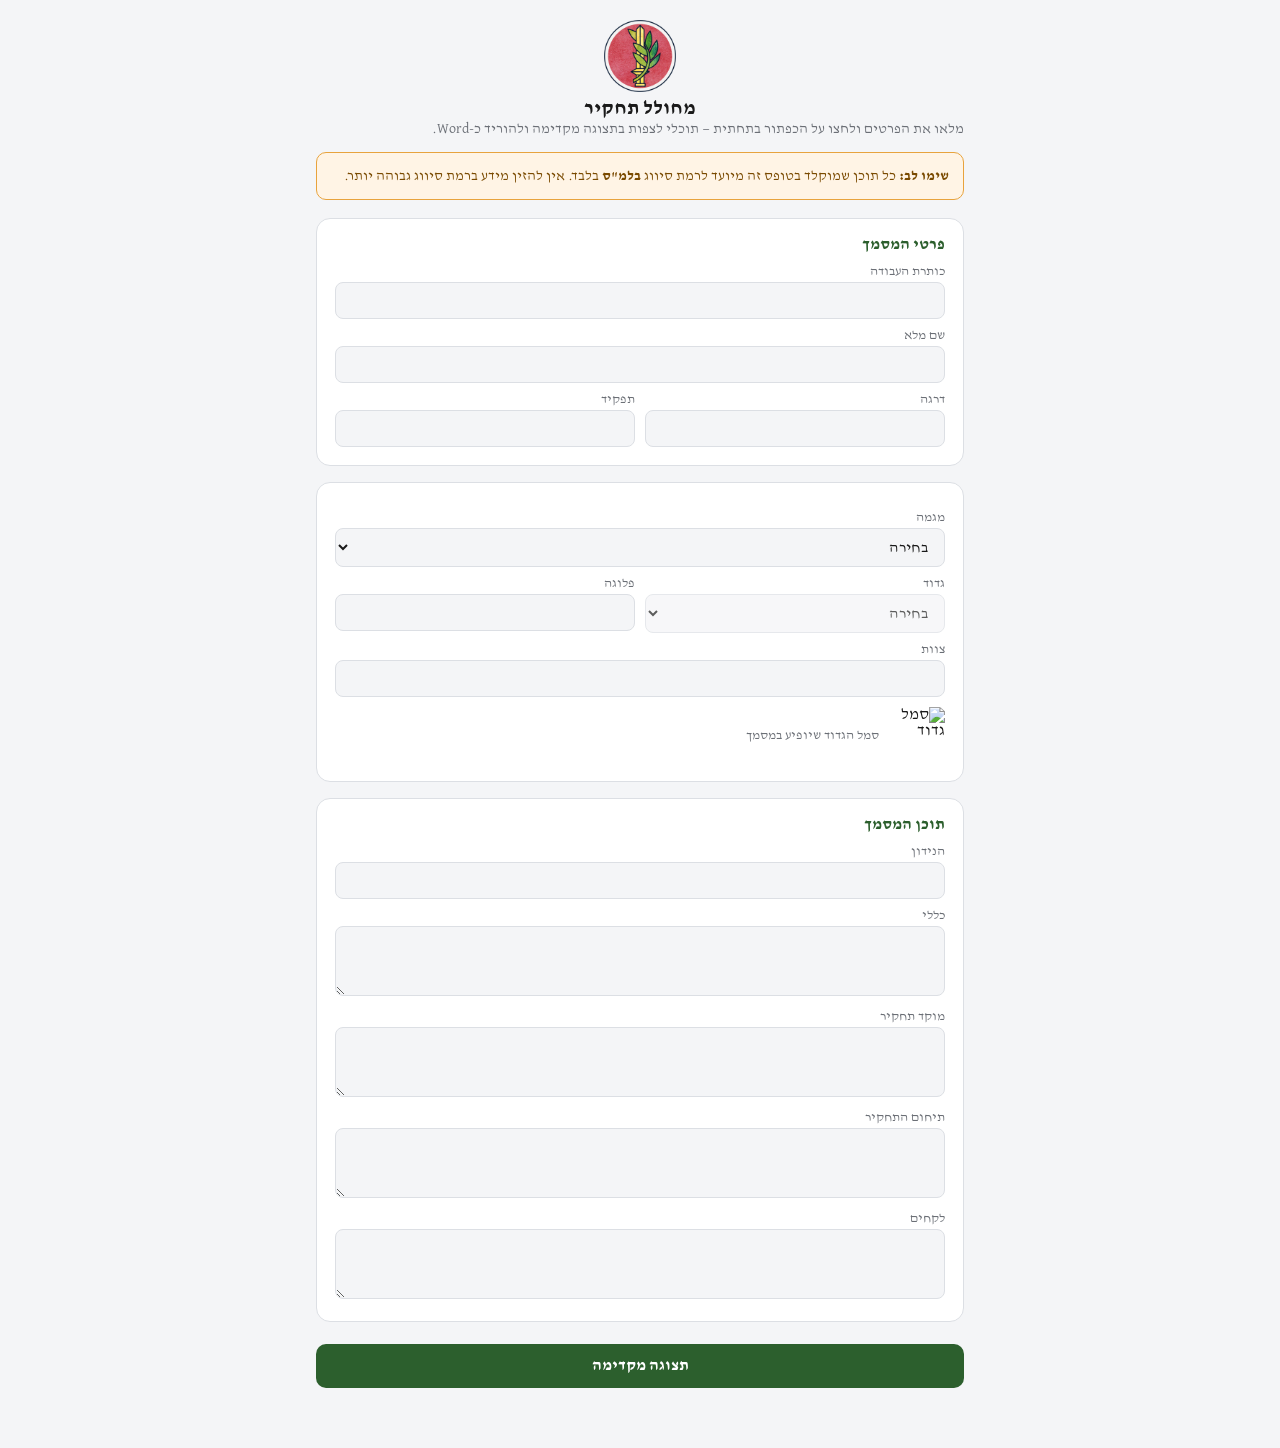
==== index.html @ bcc1700e "update files" ====
<!DOCTYPE html>
<html lang="he" dir="rtl">
<head>
<meta charset="UTF-8">
<meta name="viewport" content="width=device-width, initial-scale=1, viewport-fit=cover">
<title>מחולל תחקיר</title>
<link href="https://fonts.googleapis.com/css2?family=David+Libre:wght@400;500;700&display=swap" rel="stylesheet">
<link rel="stylesheet" href="css/style.css">
</head>
<body>
<div class="wrap" id="formWrap">
  <img id="topLogo" class="top-logo" alt="סמל בה&quot;ד 1"><h1 class="form-title">מחולל תחקיר</h1>
  <div class="sub">מלאו את הפרטים ולחצו על הכפתור בתחתית — תוכלי לצפות בתצוגה מקדימה ולהוריד  כ-Word.</div>

  <div class="classification-banner">
    <b>שימו לב:</b> כל תוכן שמוקלד בטופס זה מיועד לרמת סיווג <b>בלמ"ס</b> בלבד. אין להזין מידע ברמת סיווג גבוהה יותר.
  </div>

  <form id="mainForm">
    <div class="card">
      <h2>פרטי המסמך</h2>
      <label for="title">כותרת העבודה</label>
      <input type="text" id="title" required>

      <label for="fullName">שם מלא</label>
      <input type="text" id="fullName" required>

      <div class="row2">
        <div>
          <label for="rank">דרגה</label>
          <input type="text" id="rank" required>
        </div>
        <div>
          <label for="tafkid">תפקיד</label>
          <input type="text" id="tafkid" required>
        </div>
      </div>
    </div>

    <div class="card">
            <label for="megama">מגמה</label>
      <select id="megama" required>
        <option value="" disabled selected hidden>בחירה</option>
        <option value="נחשון">נחשון</option>
        <option value="מעוז">מעוז</option>
        <option value="לוחמים">לוחמים</option>
        <option value="מומחים">מומחים</option>
      </select>

      <div class="row2">
        <div>
          <label for="gdod">גדוד</label>
          <select id="gdod" required></select>
        </div>
        <div>
          <label for="pluga">פלוגה</label>
          <input type="text" id="pluga" required>
        </div>
      </div>

      <label for="tzevet">צוות</label>
      <input type="text" id="tzevet" required>

      <div class="logo-preview">
        <img id="battalionLogoImg" src="" alt="סמל גדוד">
        <span>סמל הגדוד שיופיע במסמך</span>
      </div>
    </div>

    <div class="card">
      <h2>תוכן המסמך</h2>
      <label for="nidon">הנידון</label>
      <input type="text" id="nidon" required>

      <label for="klali">כללי</label>
      <textarea id="klali" required></textarea>

      <label for="mokedTahkir">מוקד תחקיר</label>
      <textarea id="mokedTahkir" required></textarea>

      <label for="tihum">תיחום התחקיר</label>
      <textarea id="tihum" required></textarea>

      <label for="lekachim">לקחים</label>
      <textarea id="lekachim" required></textarea>
    </div>

    <button type="button" id="generateBtn">תצוגה מקדימה</button>
  </form>
</div>

<div class="wrap" id="previewSection" style="display:none">
  <h1>תצוגה מקדימה</h1>
  <div class="sub">כך ייראה הקובץ. אם הכול תקין, לחצי על "הורד Word".</div>
  <div class="preview-actions"><button type="button" id="backBtn" class="secondary">חזרה לעריכה</button><button type="button" id="wordBtn">הורד Word</button><button type="button" id="pdfBtn">הורד PDF</button></div>
  <div class="preview-outer"><div id="previewFrame">
<div id="pdfPage">
  <div class="pdf-classification">בלמ"ס</div>
  <div class="pdf-header">
    <div class="pdf-org-block">
      <div class="bold">בית הספר לקצינים</div>
      <div class="bold">ע"ש רא"ל לסקוב</div>
      <div class="bold">גדוד <span id="docGdod"></span></div>
      <div class="bold">פלוגת <span id="docPluga"></span></div>
      <div>טלפון המטכ"לי: 03-9876543</div>
      <div>טלפון האזרחי: 03-1234567</div>
      <div>מספר הפקס: 03-1928376</div>
      <div id="docHebDate"></div>
      <div id="docGregDate"></div>
    </div>
    <div class="pdf-logos">
      <img id="behadLogoImg" src="" alt="סמל בה\"ד 1">
      <img id="battalionLogoImg2" src="" alt="סמל גדוד">
    </div>
  </div>
  <div class="pdf-title" id="docTitle"></div>
  <div class="pdf-nidon"><b>הנידון:</b> <span id="docNidon"></span></div>
  <div class="pdf-section"><b>כללי:</b><span id="docKlali"></span></div>
  <div class="pdf-section"><b>מוקד תחקיר:</b><span id="docMokedTahkir"></span></div>
  <div class="pdf-section"><b>תיחום התחקיר:</b><span id="docTihum"></span></div>
  <div class="pdf-section"><b>לקחים:</b><span id="docLekachim"></span></div>
  <div class="pdf-sig"><div class="pdf-sig-inner">
    <div id="docFullName"></div>
    <div id="docRank"></div>
    <div id="docGdodTafkid"></div>
    <div class="static-line">צוער בבית הספר לקצינים</div>
  </div>
</div>
</div>
</div></div>
</div>


<!-- ספריית יצירת Word (מהאינטרנט) -->
<script src="https://cdn.jsdelivr.net/npm/docx@8.5.0/build/index.umd.js"></script>
<!-- קבצי הקוד של האתר, לפי סדר הטעינה -->
<script src="js/logos-data.js"></script>
<script src="js/config.js"></script>
<script src="js/dates.js"></script>
<script src="js/word-export.js"></script>
<script src="js/form.js"></script>
</body>
</html>
---- css/style.css ----
/* עיצוב הדף: טופס, תצוגה מקדימה ומסמך (A4) */
:root{
  --bg:#f4f5f7; --card:#ffffff; --text:#1a1a1a; --muted:#6b6f76; --border:#dcdfe4;
  --accent:#2c5f2d; --accent-text:#ffffff; --warn-bg:#fff4e5; --warn-border:#e8a33d; --warn-text:#7a4a00;
}
@media (prefers-color-scheme: dark){
  :root:not([data-theme="light"]){
    --bg:#15171a; --card:#1f2225; --text:#eceef0; --muted:#9aa0a8; --border:#33373d;
    --accent:#4caf50; --accent-text:#0b1a0b; --warn-bg:#3a2c10; --warn-border:#c8862a; --warn-text:#f2c98a;
  }
}
:root[data-theme="dark"]{
  --bg:#15171a; --card:#1f2225; --text:#eceef0; --muted:#9aa0a8; --border:#33373d;
  --accent:#4caf50; --accent-text:#0b1a0b; --warn-bg:#3a2c10; --warn-border:#c8862a; --warn-text:#f2c98a;
}
*{box-sizing:border-box;}
html,body{height:100%;}
body{
  margin:0; background:var(--bg); color:var(--text); font-family:'David Libre', Georgia, serif;
  padding-top:env(safe-area-inset-top,0px); padding-bottom:env(safe-area-inset-bottom,0px);
}
.wrap{max-width:680px; margin:0 auto; padding:20px 16px 60px;}
h1{font-size:20px; margin:6px 0 4px;}
.sub{color:var(--muted); font-size:14px; margin-bottom:16px;}
.classification-banner{
  background:var(--warn-bg); border:1px solid var(--warn-border); color:var(--warn-text);
  border-radius:10px; padding:12px 14px; font-size:14px; margin-bottom:18px; line-height:1.6;
}
.classification-banner b{font-weight:700;}
.card{background:var(--card); border:1px solid var(--border); border-radius:14px; padding:18px; margin-bottom:16px;}
.card h2{font-size:16px; margin:0 0 12px; color:var(--accent);}
label{display:block; font-size:13px; color:var(--muted); margin:10px 0 4px;}
input[type=text], select, textarea{
  width:100%; padding:10px 12px; border-radius:8px; border:1px solid var(--border);
  background:var(--bg); color:var(--text); font-family:inherit; font-size:15px;
}
textarea{min-height:70px; resize:vertical;}
.row2{display:flex; gap:10px;}
.row2>div{flex:1;}
.logo-preview{display:flex; align-items:center; gap:10px; margin-top:10px;}
.logo-preview img{width:56px; height:56px; object-fit:contain; background:transparent;}
.logo-preview span{font-size:13px; color:var(--muted);}
#generateBtn{
  width:100%; padding:14px; border:none; border-radius:10px; background:var(--accent); color:var(--accent-text);
  font-size:16px; font-weight:700; cursor:pointer; font-family:inherit; margin-top:6px;
}
#generateBtn:disabled{opacity:0.6;}

/* ---- PDF page (A4) ---- */
#pdfPage{
  position:relative; width:210mm; box-sizing:border-box; background:#ffffff; color:#000000;
  font-family:'David','David Libre','Times New Roman',serif; font-size:12pt;
  padding:12mm 14mm 12mm 8mm; /* שוליים שמאליים מוקטנים כדי שהבלוקים בצד שמאל (סמל+פרטי הגדוד, וגוש החתימה) יזוזו יותר שמאלה */
  direction:rtl;
}
.preview-outer{overflow:hidden; border:1px solid var(--border); background:#ffffff; margin-top:12px;}
.preview-actions{display:flex; gap:10px;}
.preview-actions button{flex:1; padding:12px; border:none; border-radius:10px; background:var(--accent); color:var(--accent-text); font-size:16px; font-weight:700; cursor:pointer; font-family:inherit;}
.preview-actions button.secondary{background:var(--card); color:var(--text); border:1px solid var(--border);}
.preview-actions button:disabled{opacity:.6;}
.pdf-classification{text-align:center; font-weight:700; font-size:12pt; margin-bottom:4mm;}
.pdf-header{direction:ltr; display:flex; justify-content:space-between; align-items:flex-start;}
.pdf-org-block{
  direction:rtl; font-size:12pt; line-height:1.5; width:54mm;
  text-align:justify; text-align-last:justify; -webkit-text-align-last:justify; /* כל שורה מתפזרת לכל רוחב הבלוק ומתיישרת לשני הצדדים */
}
.pdf-org-block .bold{font-weight:700;}
.pdf-logos{direction:ltr; display:flex; gap:3mm; background:#ffffff; padding:2mm;}
.pdf-logos img{width:20mm; height:20mm; object-fit:contain;}
.pdf-title{text-align:center; font-size:14pt; font-weight:700; margin:6mm 0 8mm;}
.pdf-nidon{font-size:12pt; margin-bottom:6mm;}
.pdf-nidon b{font-weight:700;}
.pdf-section{font-size:12pt; margin-bottom:5mm;}
.pdf-section b{display:block; font-weight:700; margin-bottom:1.5mm;}
.pdf-sig{margin-top:14mm; direction:ltr; font-size:12pt; line-height:1.9;}
.pdf-sig-inner{display:inline-flex; flex-direction:column; align-items:flex-end; direction:ltr;}
.pdf-sig-inner > div{direction:rtl; white-space:nowrap;}
.pdf-sig .static-line{margin-top:2mm;}

/* ---- לוגו וכותרת בראש הטופס (הועברו מ-style בתוך ה-HTML) ---- */
.top-logo{display:block; margin:0 auto 6px; width:72px; height:72px; object-fit:contain;}
.form-title{text-align:center;}


/* ---- הדפסה / שמירה כ-PDF: רק דף המסמך, בגודל A4, בדיוק כמו בתצוגה המקדימה ---- */
@page{ size:A4; margin:12mm 14mm 12mm 8mm; }
@media print{
  html,body{height:auto; background:#ffffff;}
  #formWrap, .preview-actions, #previewSection > h1, #previewSection > .sub{display:none !important;}
  #previewSection{display:block !important; max-width:none; margin:0; padding:0;}
  .preview-outer{border:none; margin:0; overflow:visible;}
  #previewFrame{zoom:1 !important;}
  #pdfPage{width:auto; padding:0; margin:0;}
  .pdf-sig, .pdf-section b{break-inside:avoid;}
}
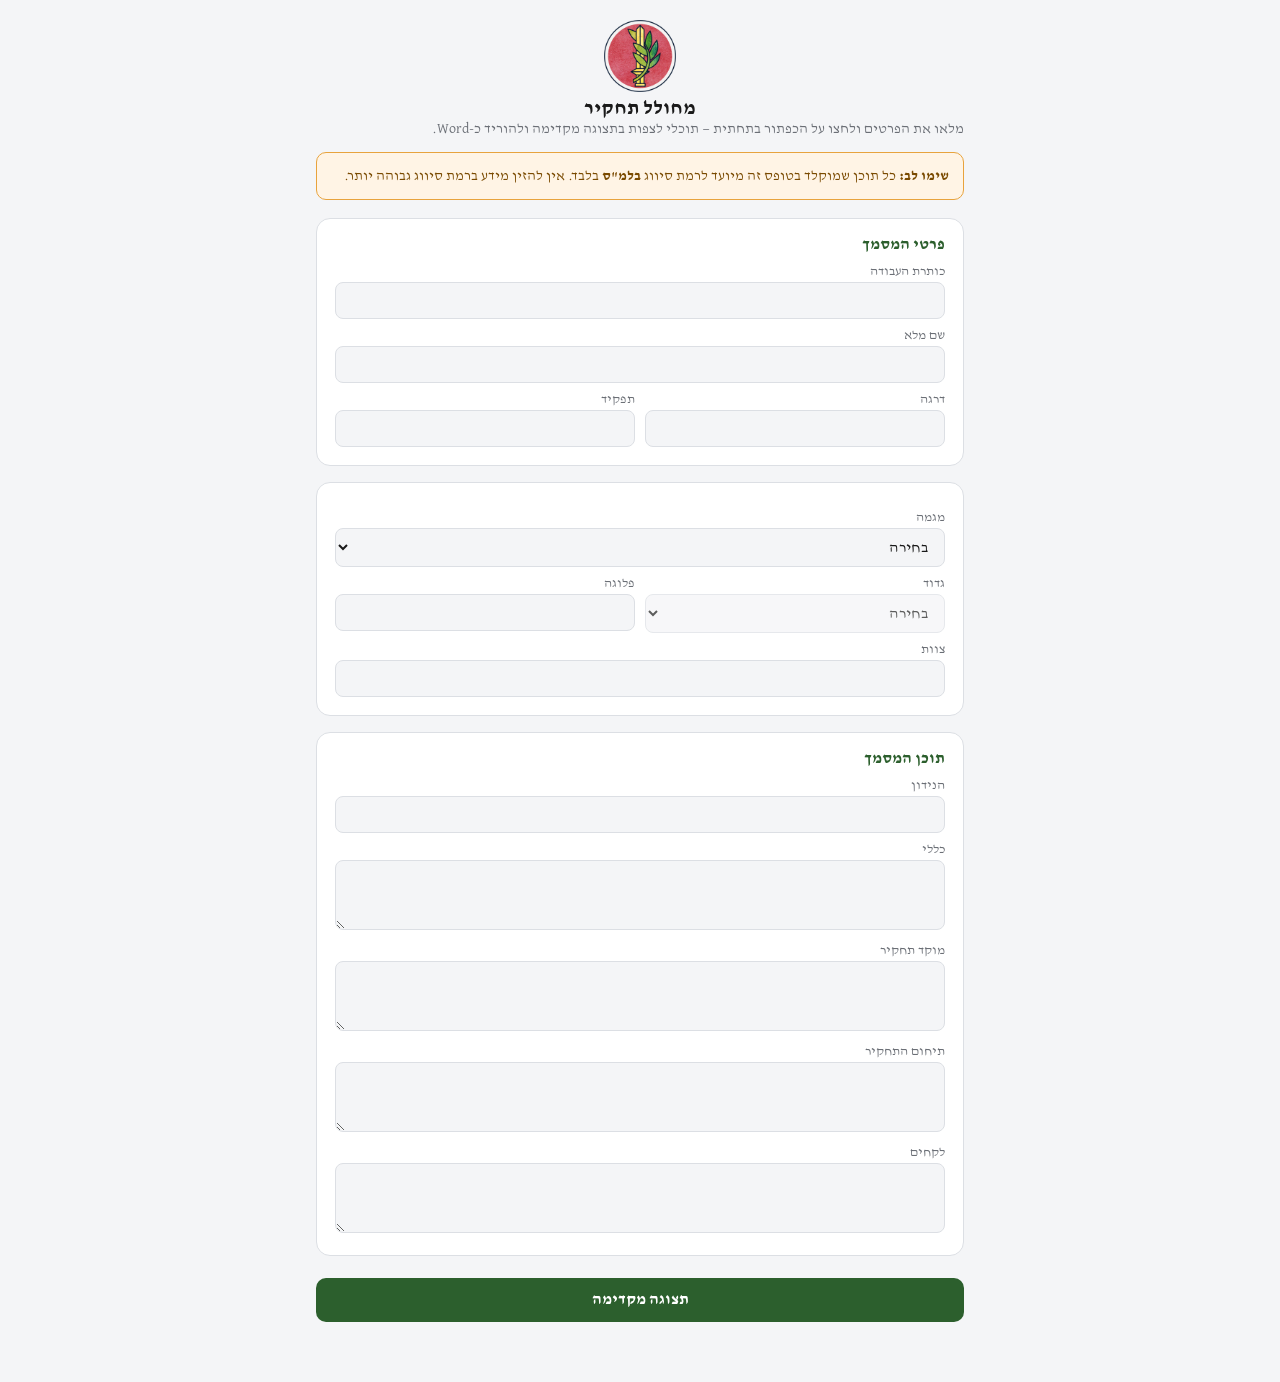
==== commit f6390a22: "update logo" ====
--- a/index.html
+++ b/index.html
@@ -61,8 +61,8 @@
       <label for="tzevet">צוות</label>
       <input type="text" id="tzevet" required>
 
-      <div class="logo-preview">
-        <img id="battalionLogoImg" src="" alt="סמל גדוד">
+<div class="logo-preview" hidden>
+          <img id="battalionLogoImg" src="" alt="סמל גדוד">
         <span>סמל הגדוד שיופיע במסמך</span>
       </div>
     </div>
--- a/css/style.css
+++ b/css/style.css
@@ -40,6 +40,7 @@
 .logo-preview{display:flex; align-items:center; gap:10px; margin-top:10px;}
 .logo-preview img{width:56px; height:56px; object-fit:contain; background:transparent;}
 .logo-preview span{font-size:13px; color:var(--muted);}
+.logo-preview[hidden]{display:none;}
 #generateBtn{
   width:100%; padding:14px; border:none; border-radius:10px; background:var(--accent); color:var(--accent-text);
   font-size:16px; font-weight:700; cursor:pointer; font-family:inherit; margin-top:6px;
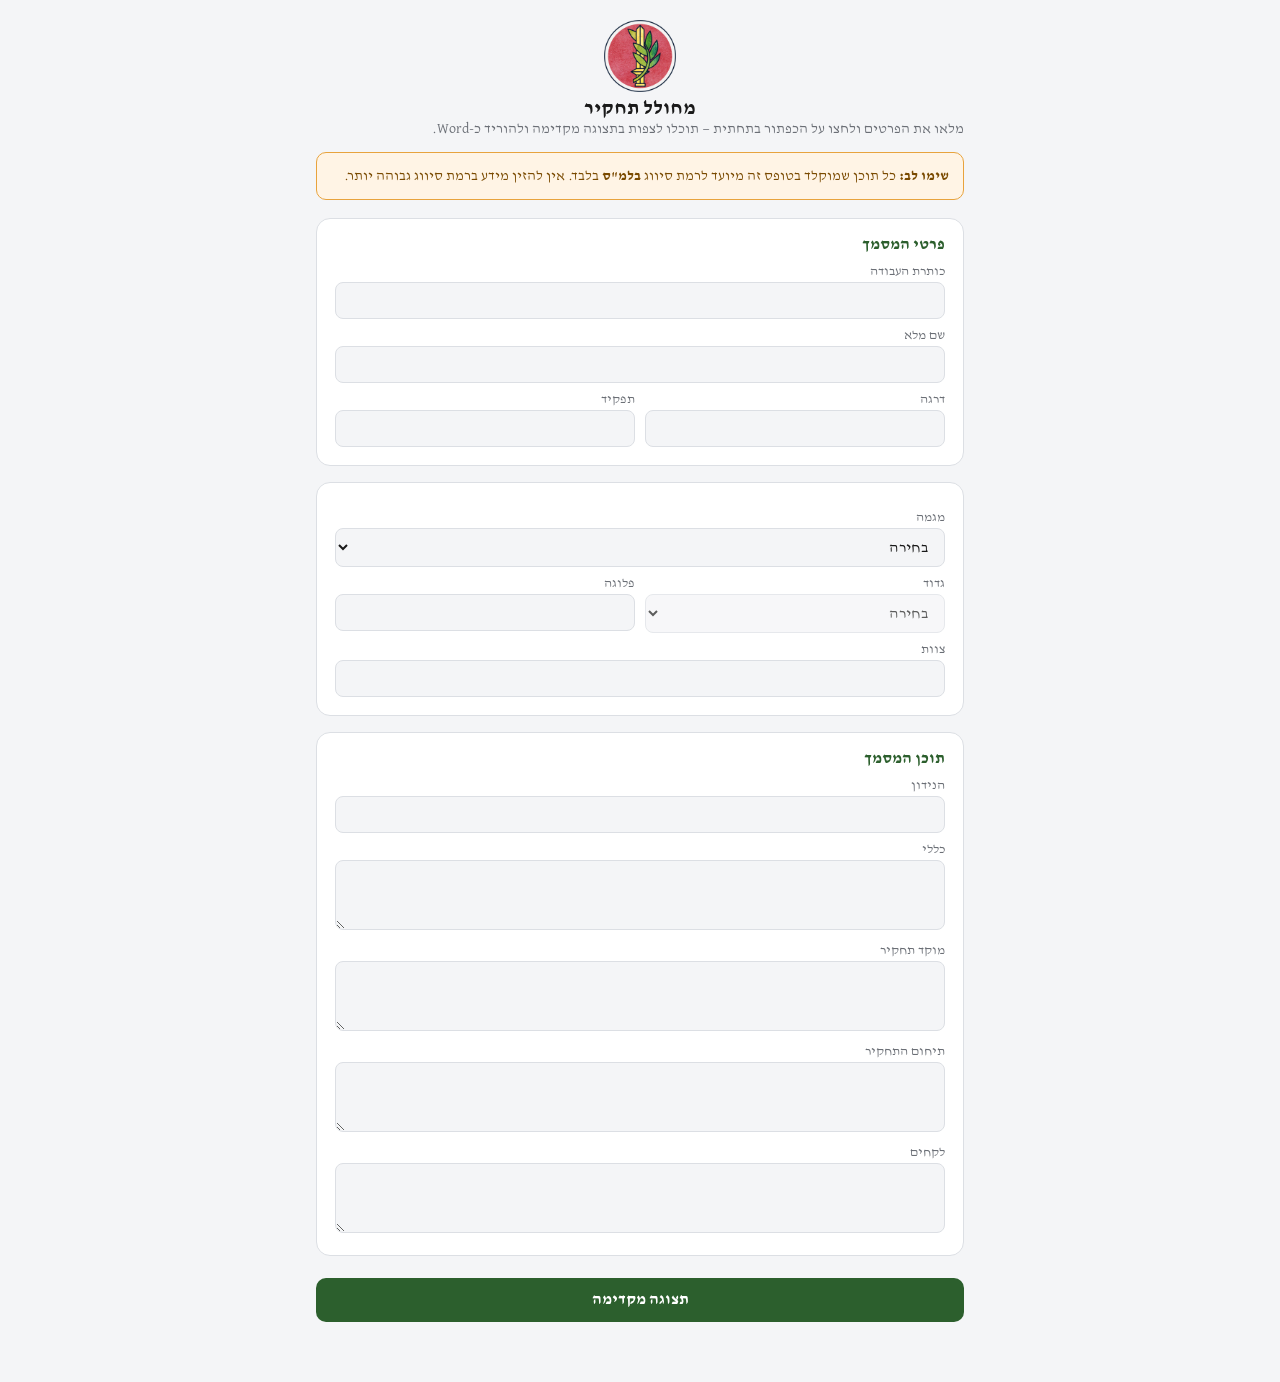
==== commit 89792f4f: "update to TOCHLO" ====
--- a/index.html
+++ b/index.html
@@ -10,7 +10,7 @@
 <body>
 <div class="wrap" id="formWrap">
   <img id="topLogo" class="top-logo" alt="סמל בה&quot;ד 1"><h1 class="form-title">מחולל תחקיר</h1>
-  <div class="sub">מלאו את הפרטים ולחצו על הכפתור בתחתית — תוכלי לצפות בתצוגה מקדימה ולהוריד  כ-Word.</div>
+  <div class="sub">מלאו את הפרטים ולחצו על הכפתור בתחתית — תוכלו לצפות בתצוגה מקדימה ולהוריד  כ-Word.</div>
 
   <div class="classification-banner">
     <b>שימו לב:</b> כל תוכן שמוקלד בטופס זה מיועד לרמת סיווג <b>בלמ"ס</b> בלבד. אין להזין מידע ברמת סיווג גבוהה יותר.
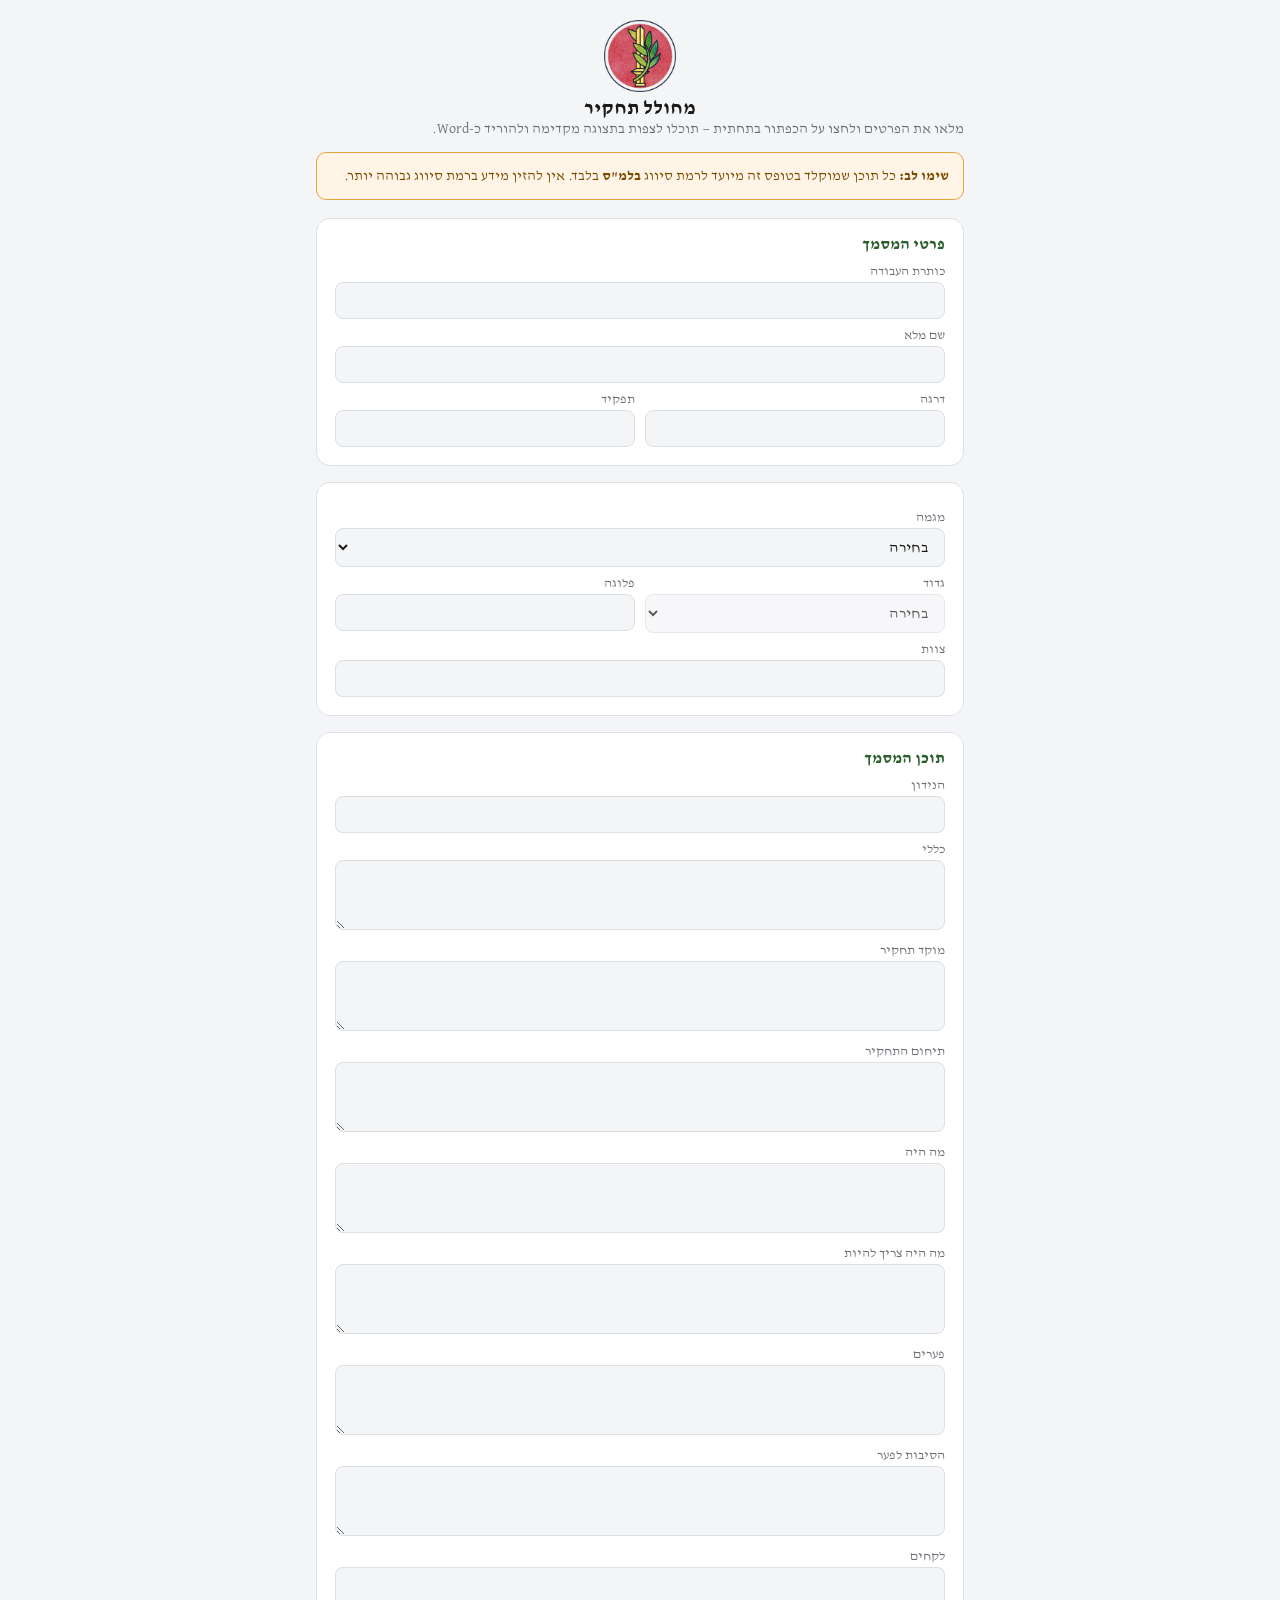
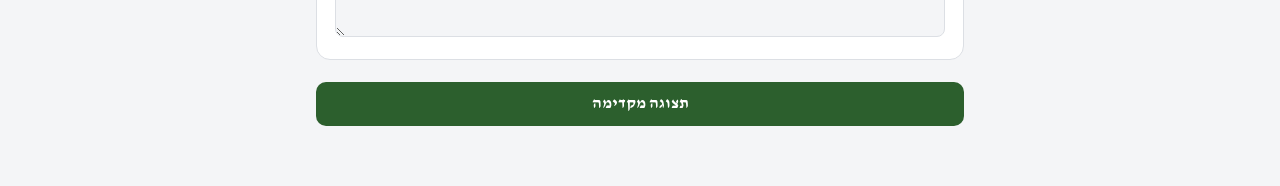
==== commit c31a7b09: "change LO-HOVA" ====
--- a/index.html
+++ b/index.html
@@ -81,6 +81,18 @@
       <label for="tihum">תיחום התחקיר</label>
       <textarea id="tihum" required></textarea>
 
+      <label for="mahHaya">מה היה </label>
+      <textarea id="mahHaya"></textarea>
+
+      <label for="mahHayaTzarich">מה היה צריך להיות </label>
+      <textarea id="mahHayaTzarich"></textarea>
+
+      <label for="pearim">פערים </label>
+      <textarea id="pearim"></textarea>
+
+      <label for="sibotPearim">הסיבות לפער </label>
+      <textarea id="sibotPearim"></textarea>
+
       <label for="lekachim">לקחים</label>
       <textarea id="lekachim" required></textarea>
     </div>
@@ -118,6 +130,12 @@
   <div class="pdf-section"><b>כללי:</b><span id="docKlali"></span></div>
   <div class="pdf-section"><b>מוקד תחקיר:</b><span id="docMokedTahkir"></span></div>
   <div class="pdf-section"><b>תיחום התחקיר:</b><span id="docTihum"></span></div>
+
+    <div class="pdf-section" id="secMahHaya"><b>מה היה:</b><span id="docMahHaya"></span></div>
+  <div class="pdf-section" id="secMahHayaTzarich"><b>מה היה צריך להיות:</b><span id="docMahHayaTzarich"></span></div>
+  <div class="pdf-section" id="secPearim"><b>פערים:</b><span id="docPearim"></span></div>
+  <div class="pdf-section" id="secSibotPearim"><b>הסיבות לפער:</b><span id="docSibotPearim"></span></div>
+
   <div class="pdf-section"><b>לקחים:</b><span id="docLekachim"></span></div>
   <div class="pdf-sig"><div class="pdf-sig-inner">
     <div id="docFullName"></div>
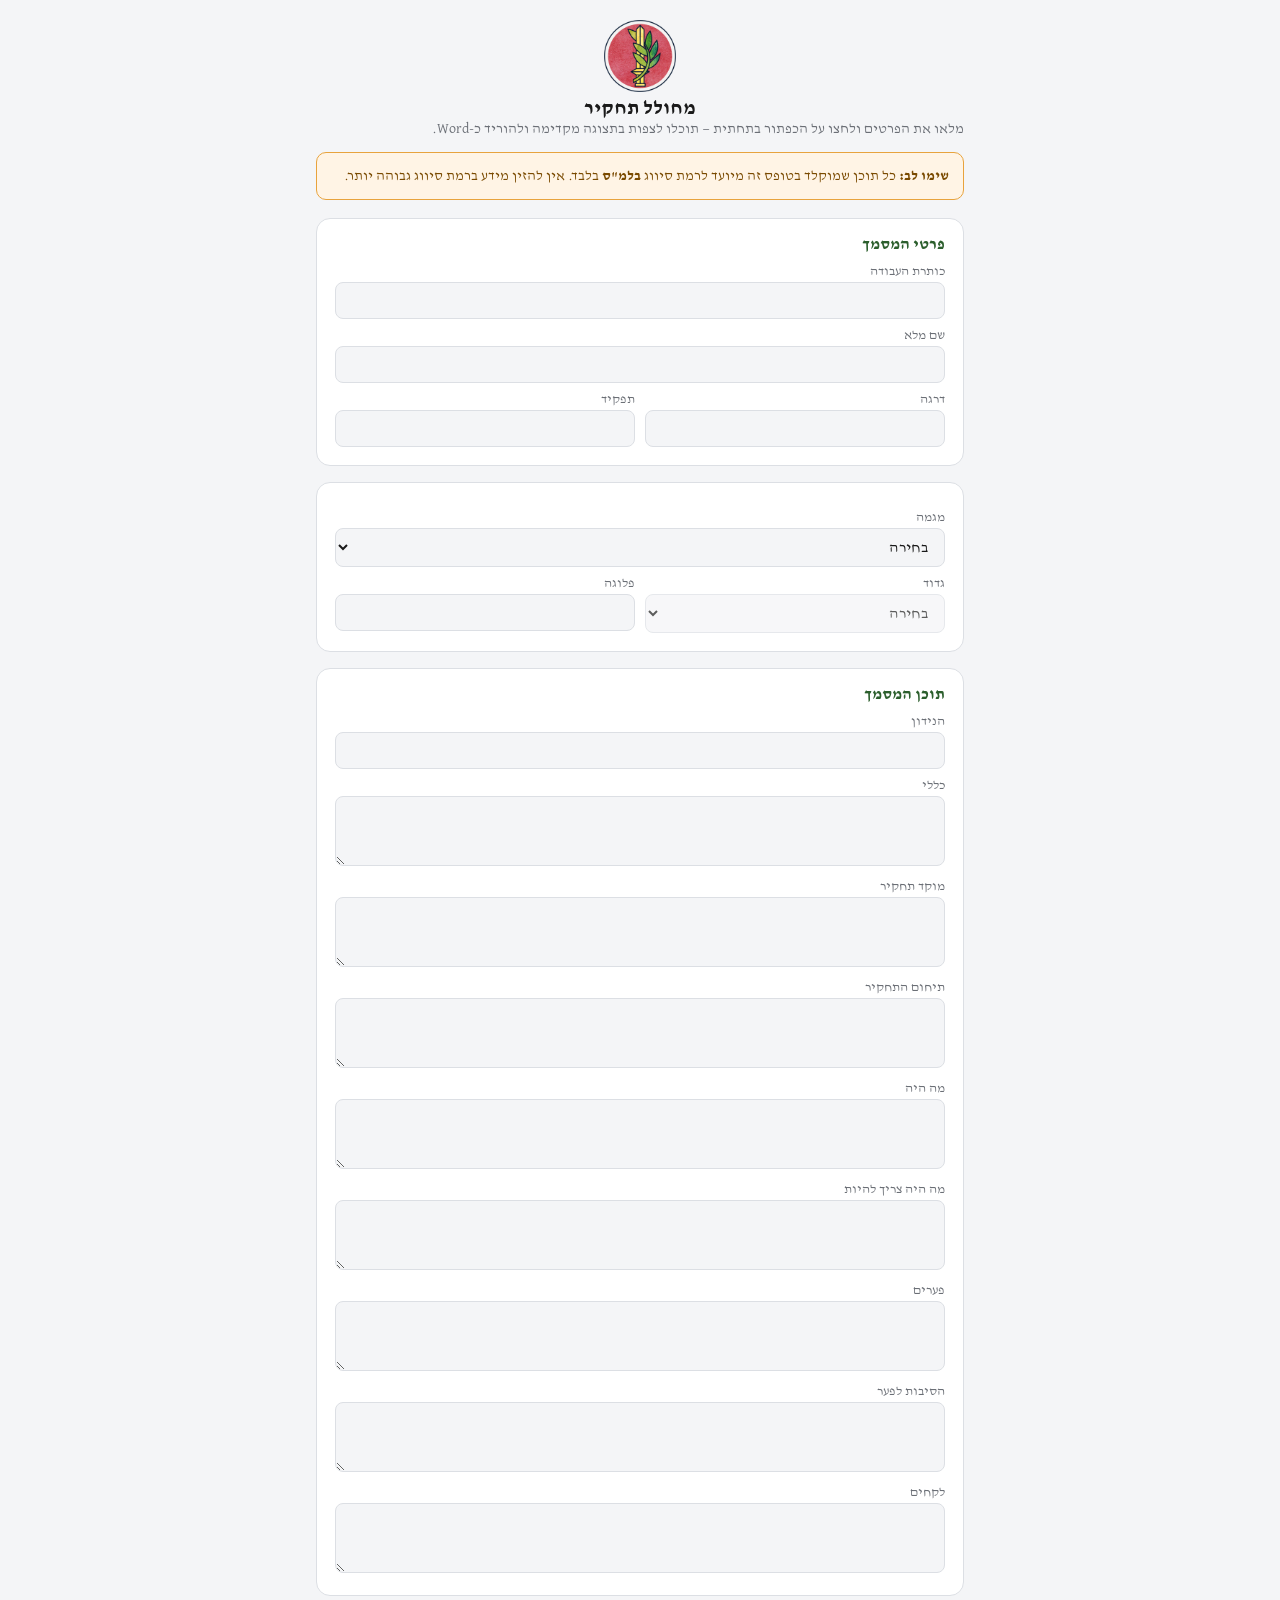
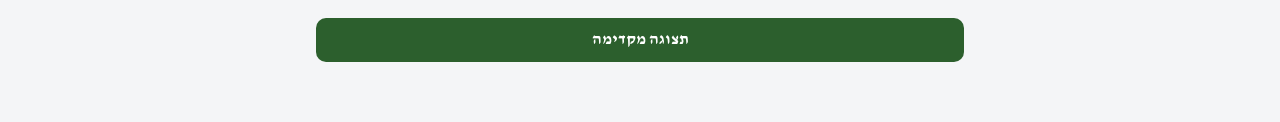
==== commit f5c19607: "update mifkada" ====
--- a/index.html
+++ b/index.html
@@ -41,13 +41,14 @@
             <label for="megama">מגמה</label>
       <select id="megama" required>
         <option value="" disabled selected hidden>בחירה</option>
-        <option value="נחשון">נחשון</option>
-        <option value="מעוז">מעוז</option>
+        <option value="מטה מוסדי">מטה מוסדי</option>
+        <option value="מטה מבצעי">מטה מבצעי</option>
         <option value="לוחמים">לוחמים</option>
         <option value="מומחים">מומחים</option>
+        <option value="מפקדה">מפקדה</option>
       </select>
 
-      <div class="row2">
+      <div class="row2" id="gdodPlugaRow">
         <div>
           <label for="gdod">גדוד</label>
           <select id="gdod" required></select>
@@ -58,8 +59,7 @@
         </div>
       </div>
 
-      <label for="tzevet">צוות</label>
-      <input type="text" id="tzevet" required>
+      
 
 <div class="logo-preview" hidden>
           <img id="battalionLogoImg" src="" alt="סמל גדוד">
@@ -112,8 +112,8 @@
     <div class="pdf-org-block">
       <div class="bold">בית הספר לקצינים</div>
       <div class="bold">ע"ש רא"ל לסקוב</div>
-      <div class="bold">גדוד <span id="docGdod"></span></div>
-      <div class="bold">פלוגת <span id="docPluga"></span></div>
+      <div class="bold" id="docGdodLine">גדוד <span id="docGdod"></span></div>
+      <div class="bold" id="docPlugaLine">פלוגת <span id="docPluga"></span></div>
       <div>טלפון המטכ"לי: 03-9876543</div>
       <div>טלפון האזרחי: 03-1234567</div>
       <div>מספר הפקס: 03-1928376</div>
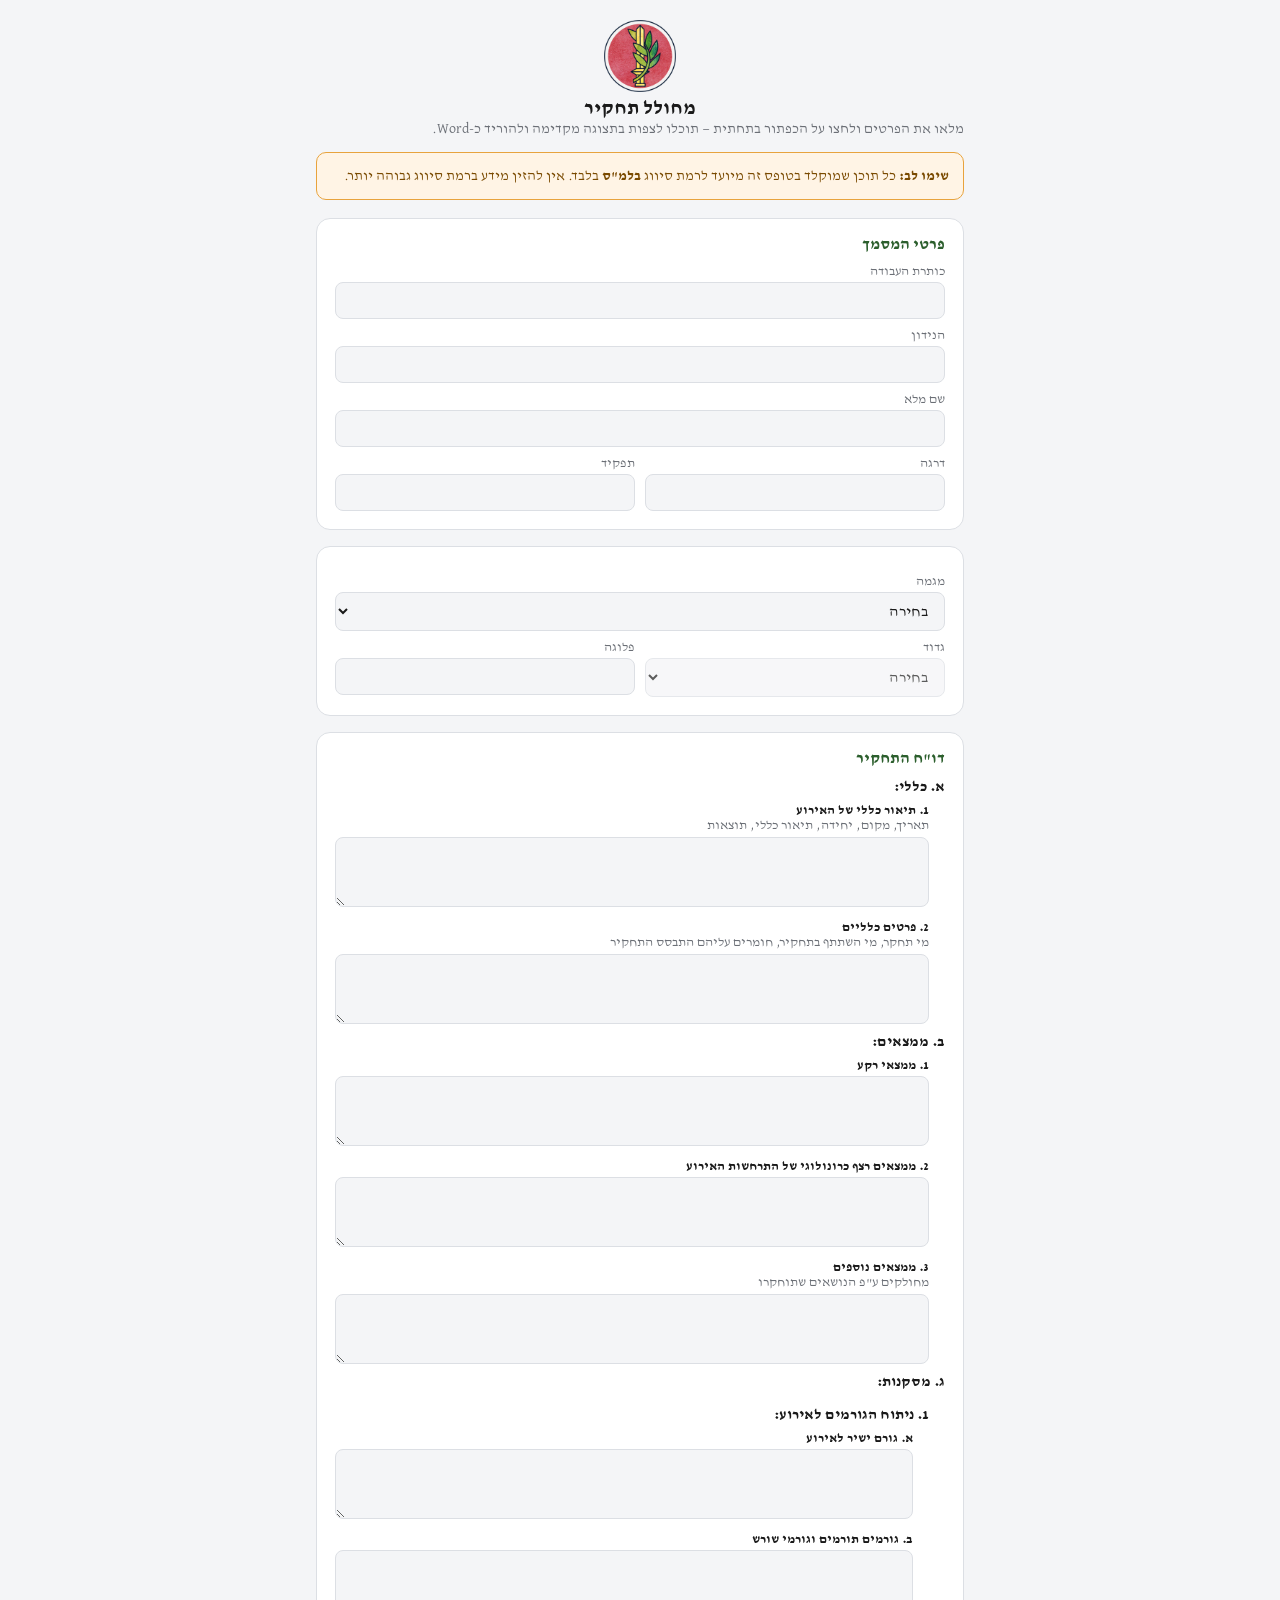
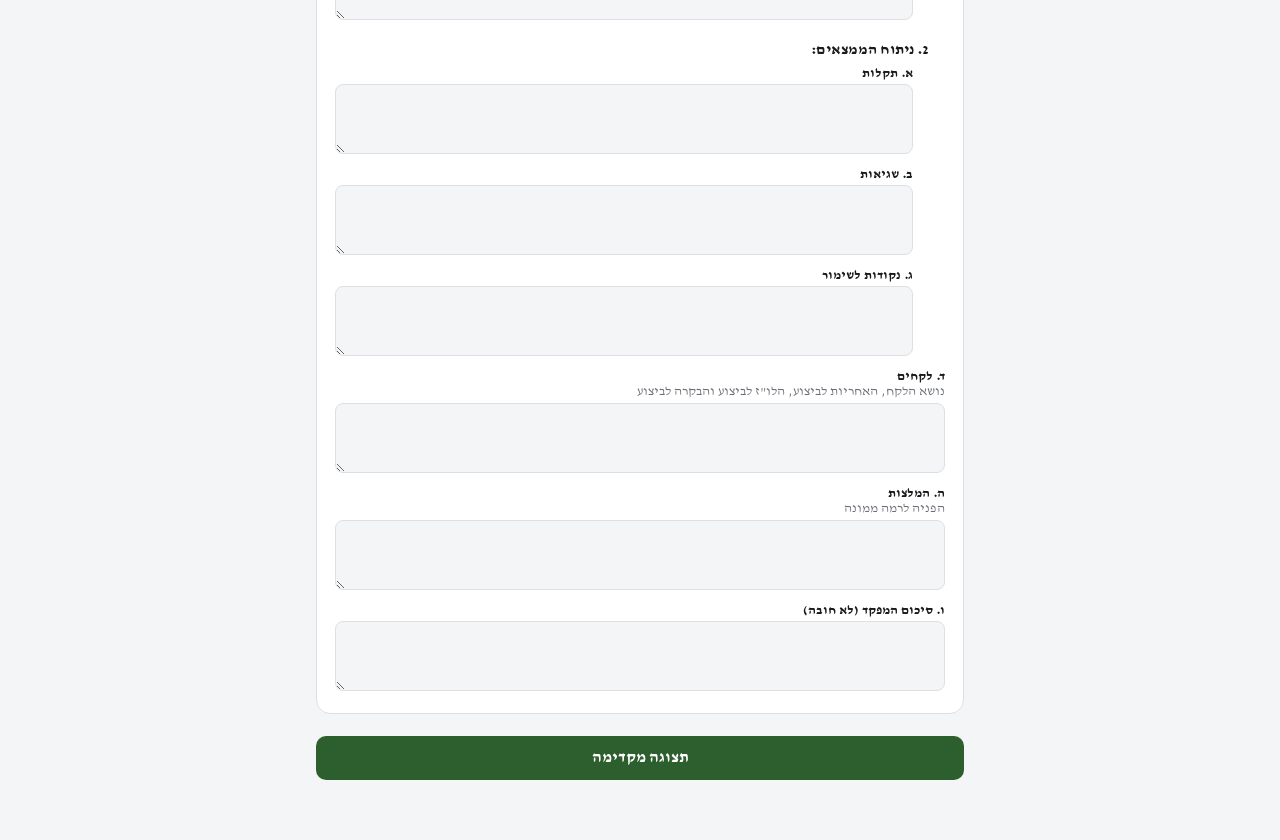
==== commit 40451320: "sec try to lekahim" ====
--- a/index.html
+++ b/index.html
@@ -21,6 +21,9 @@
       <h2>פרטי המסמך</h2>
       <label for="title">כותרת העבודה</label>
       <input type="text" id="title" required>
+
+      <label for="nidon">הנידון</label>
+      <input type="text" id="nidon" required>
 
       <label for="fullName">שם מלא</label>
       <input type="text" id="fullName" required>
@@ -68,33 +71,8 @@
     </div>
 
     <div class="card">
-      <h2>תוכן המסמך</h2>
-      <label for="nidon">הנידון</label>
-      <input type="text" id="nidon" required>
-
-      <label for="klali">כללי</label>
-      <textarea id="klali" required></textarea>
-
-      <label for="mokedTahkir">מוקד תחקיר</label>
-      <textarea id="mokedTahkir" required></textarea>
-
-      <label for="tihum">תיחום התחקיר</label>
-      <textarea id="tihum" required></textarea>
-
-      <label for="mahHaya">מה היה </label>
-      <textarea id="mahHaya"></textarea>
-
-      <label for="mahHayaTzarich">מה היה צריך להיות </label>
-      <textarea id="mahHayaTzarich"></textarea>
-
-      <label for="pearim">פערים </label>
-      <textarea id="pearim"></textarea>
-
-      <label for="sibotPearim">הסיבות לפער </label>
-      <textarea id="sibotPearim"></textarea>
-
-      <label for="lekachim">לקחים</label>
-      <textarea id="lekachim" required></textarea>
+      <h2>דו"ח התחקיר</h2>
+      <div id="reportFields"></div>
     </div>
 
     <button type="button" id="generateBtn">תצוגה מקדימה</button>
@@ -127,16 +105,7 @@
   </div>
   <div class="pdf-title" id="docTitle"></div>
   <div class="pdf-nidon"><b>הנידון:</b> <span id="docNidon"></span></div>
-  <div class="pdf-section"><b>כללי:</b><span id="docKlali"></span></div>
-  <div class="pdf-section"><b>מוקד תחקיר:</b><span id="docMokedTahkir"></span></div>
-  <div class="pdf-section"><b>תיחום התחקיר:</b><span id="docTihum"></span></div>
-
-    <div class="pdf-section" id="secMahHaya"><b>מה היה:</b><span id="docMahHaya"></span></div>
-  <div class="pdf-section" id="secMahHayaTzarich"><b>מה היה צריך להיות:</b><span id="docMahHayaTzarich"></span></div>
-  <div class="pdf-section" id="secPearim"><b>פערים:</b><span id="docPearim"></span></div>
-  <div class="pdf-section" id="secSibotPearim"><b>הסיבות לפער:</b><span id="docSibotPearim"></span></div>
-
-  <div class="pdf-section"><b>לקחים:</b><span id="docLekachim"></span></div>
+  <div class="pdf-section"><div id="docBody"></div></div>
   <div class="pdf-sig"><div class="pdf-sig-inner">
     <div id="docFullName"></div>
     <div id="docRank"></div>
--- a/css/style.css
+++ b/css/style.css
@@ -47,6 +47,14 @@
 }
 #generateBtn:disabled{opacity:0.6;}
 
+/* ---- שדות דו"ח התחקיר בטופס ---- */
+.rep-l1{padding-inline-start:16px;}
+.rep-l2{padding-inline-start:32px;}
+.rep-head{font-weight:700; font-size:15px; margin:18px 0 2px; color:var(--text);}
+.rep-field.rep-l0 > .rep-head:first-child{margin-top:6px;}
+.rep-hint{font-size:12.5px; color:var(--muted); margin:-2px 0 5px;}
+.rep-field > label{color:var(--text); font-weight:600;}
+
 /* ---- PDF page (A4) ---- */
 #pdfPage{
   position:relative; width:210mm; box-sizing:border-box; background:#ffffff; color:#000000;
@@ -69,10 +77,14 @@
 .pdf-logos{direction:ltr; display:flex; gap:3mm; background:#ffffff; padding:2mm;}
 .pdf-logos img{width:20mm; height:20mm; object-fit:contain;}
 .pdf-title{text-align:center; font-size:14pt; font-weight:700; margin:6mm 0 8mm;}
-.pdf-nidon{font-size:12pt; margin-bottom:6mm;}
+.pdf-nidon{font-size:12pt; margin-bottom:6mm; text-align:center;}
 .pdf-nidon b{font-weight:700;}
 .pdf-section{font-size:12pt; margin-bottom:5mm;}
-.pdf-section b{display:block; font-weight:700; margin-bottom:1.5mm;}
+.pdf-section > b{display:block; font-weight:700; margin-bottom:1.5mm;}
+.rep-line{margin-bottom:2.5mm; white-space:normal;}
+.rep-line b{font-weight:700; display:inline;}
+.rep-line.rep-l1{padding-inline-start:10mm;}
+.rep-line.rep-l2{padding-inline-start:20mm;}
 .pdf-sig{margin-top:14mm; direction:ltr; font-size:12pt; line-height:1.9;}
 .pdf-sig-inner{display:inline-flex; flex-direction:column; align-items:flex-end; direction:ltr;}
 .pdf-sig-inner > div{direction:rtl; white-space:nowrap;}
@@ -92,5 +104,5 @@
   .preview-outer{border:none; margin:0; overflow:visible;}
   #previewFrame{zoom:1 !important;}
   #pdfPage{width:auto; padding:0; margin:0;}
-  .pdf-sig, .pdf-section b{break-inside:avoid;}
+  .pdf-sig, .pdf-section > b{break-inside:avoid;}
 }
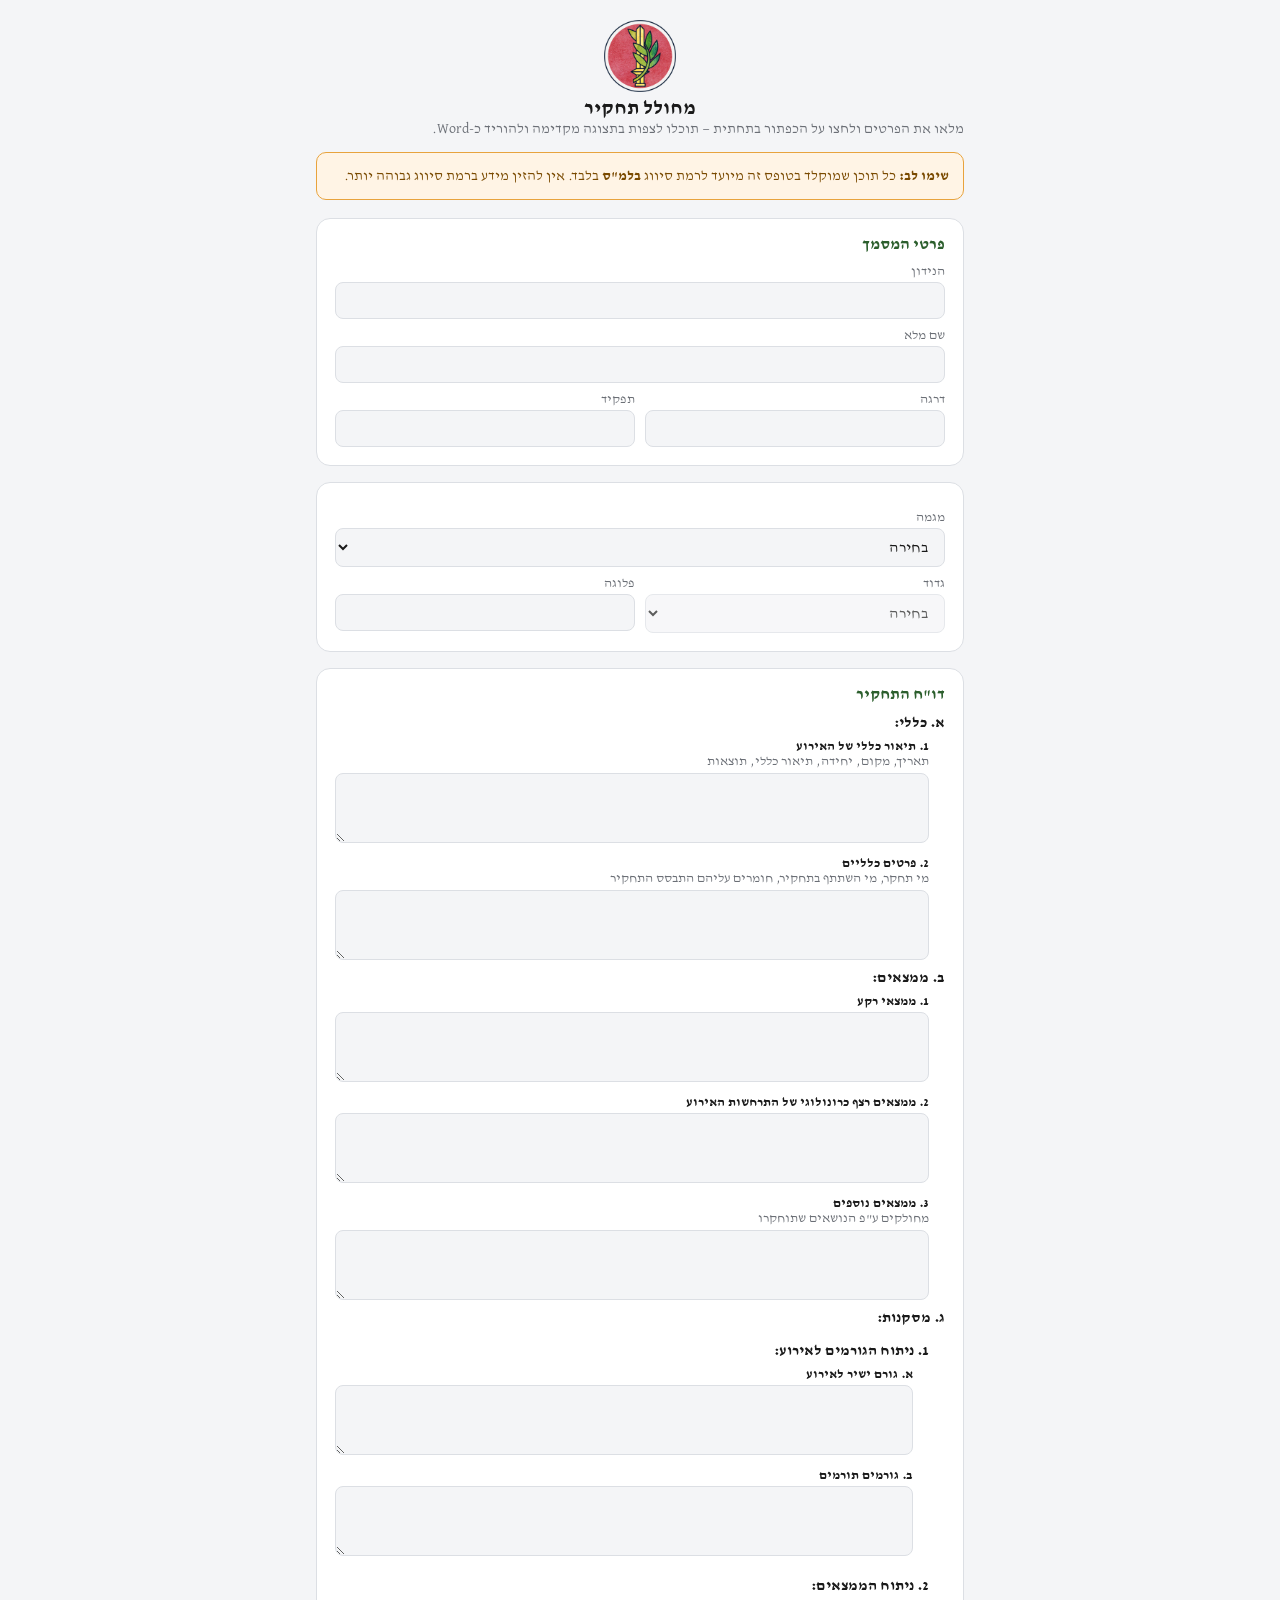
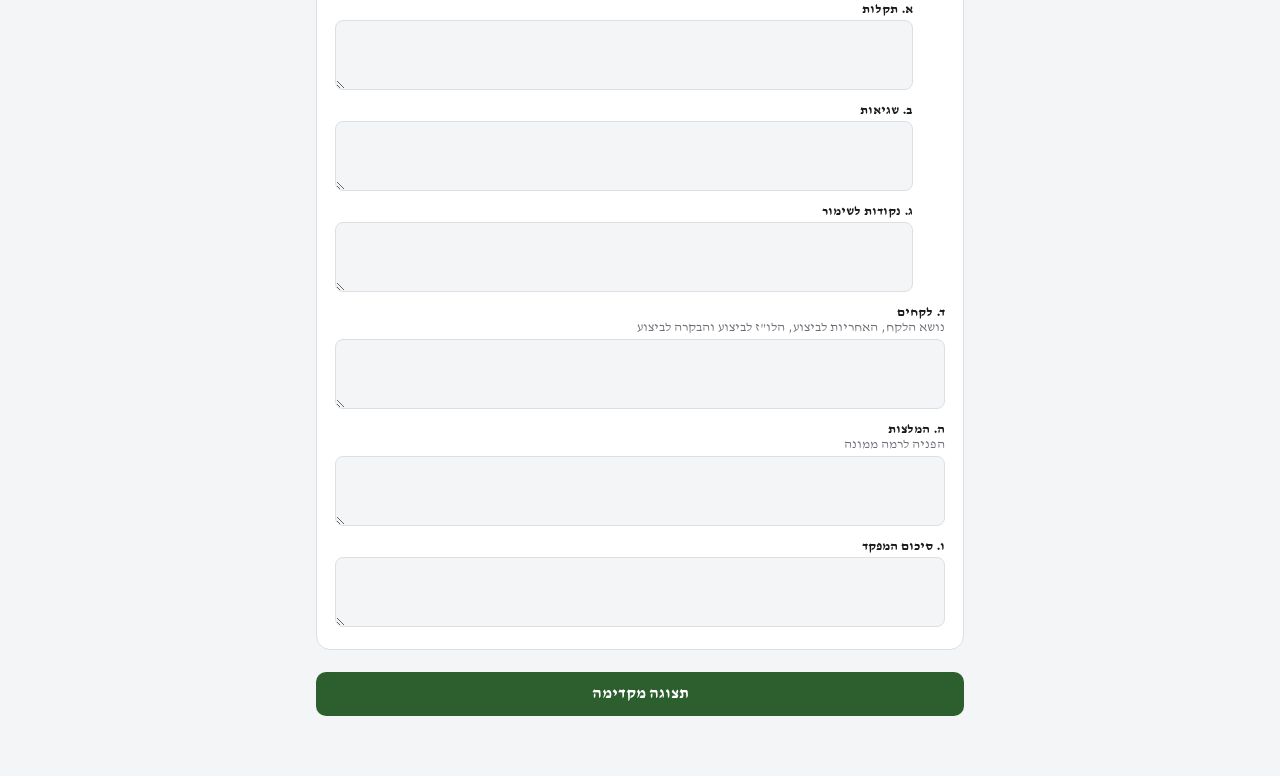
==== commit 8b6e0ed1: "updete matainia" ====
--- a/index.html
+++ b/index.html
@@ -19,9 +19,6 @@
   <form id="mainForm">
     <div class="card">
       <h2>פרטי המסמך</h2>
-      <label for="title">כותרת העבודה</label>
-      <input type="text" id="title" required>
-
       <label for="nidon">הנידון</label>
       <input type="text" id="nidon" required>
 
@@ -103,7 +100,6 @@
       <img id="battalionLogoImg2" src="" alt="סמל גדוד">
     </div>
   </div>
-  <div class="pdf-title" id="docTitle"></div>
   <div class="pdf-nidon"><b>הנידון:</b> <span id="docNidon"></span></div>
   <div class="pdf-section"><div id="docBody"></div></div>
   <div class="pdf-sig"><div class="pdf-sig-inner">
--- a/css/style.css
+++ b/css/style.css
@@ -77,7 +77,7 @@
 .pdf-logos{direction:ltr; display:flex; gap:3mm; background:#ffffff; padding:2mm;}
 .pdf-logos img{width:20mm; height:20mm; object-fit:contain;}
 .pdf-title{text-align:center; font-size:14pt; font-weight:700; margin:6mm 0 8mm;}
-.pdf-nidon{font-size:12pt; margin-bottom:6mm; text-align:center;}
+.pdf-nidon{font-size:14pt; font-weight:700; text-decoration:underline; margin:6mm 0 8mm; text-align:center;}
 .pdf-nidon b{font-weight:700;}
 .pdf-section{font-size:12pt; margin-bottom:5mm;}
 .pdf-section > b{display:block; font-weight:700; margin-bottom:1.5mm;}
